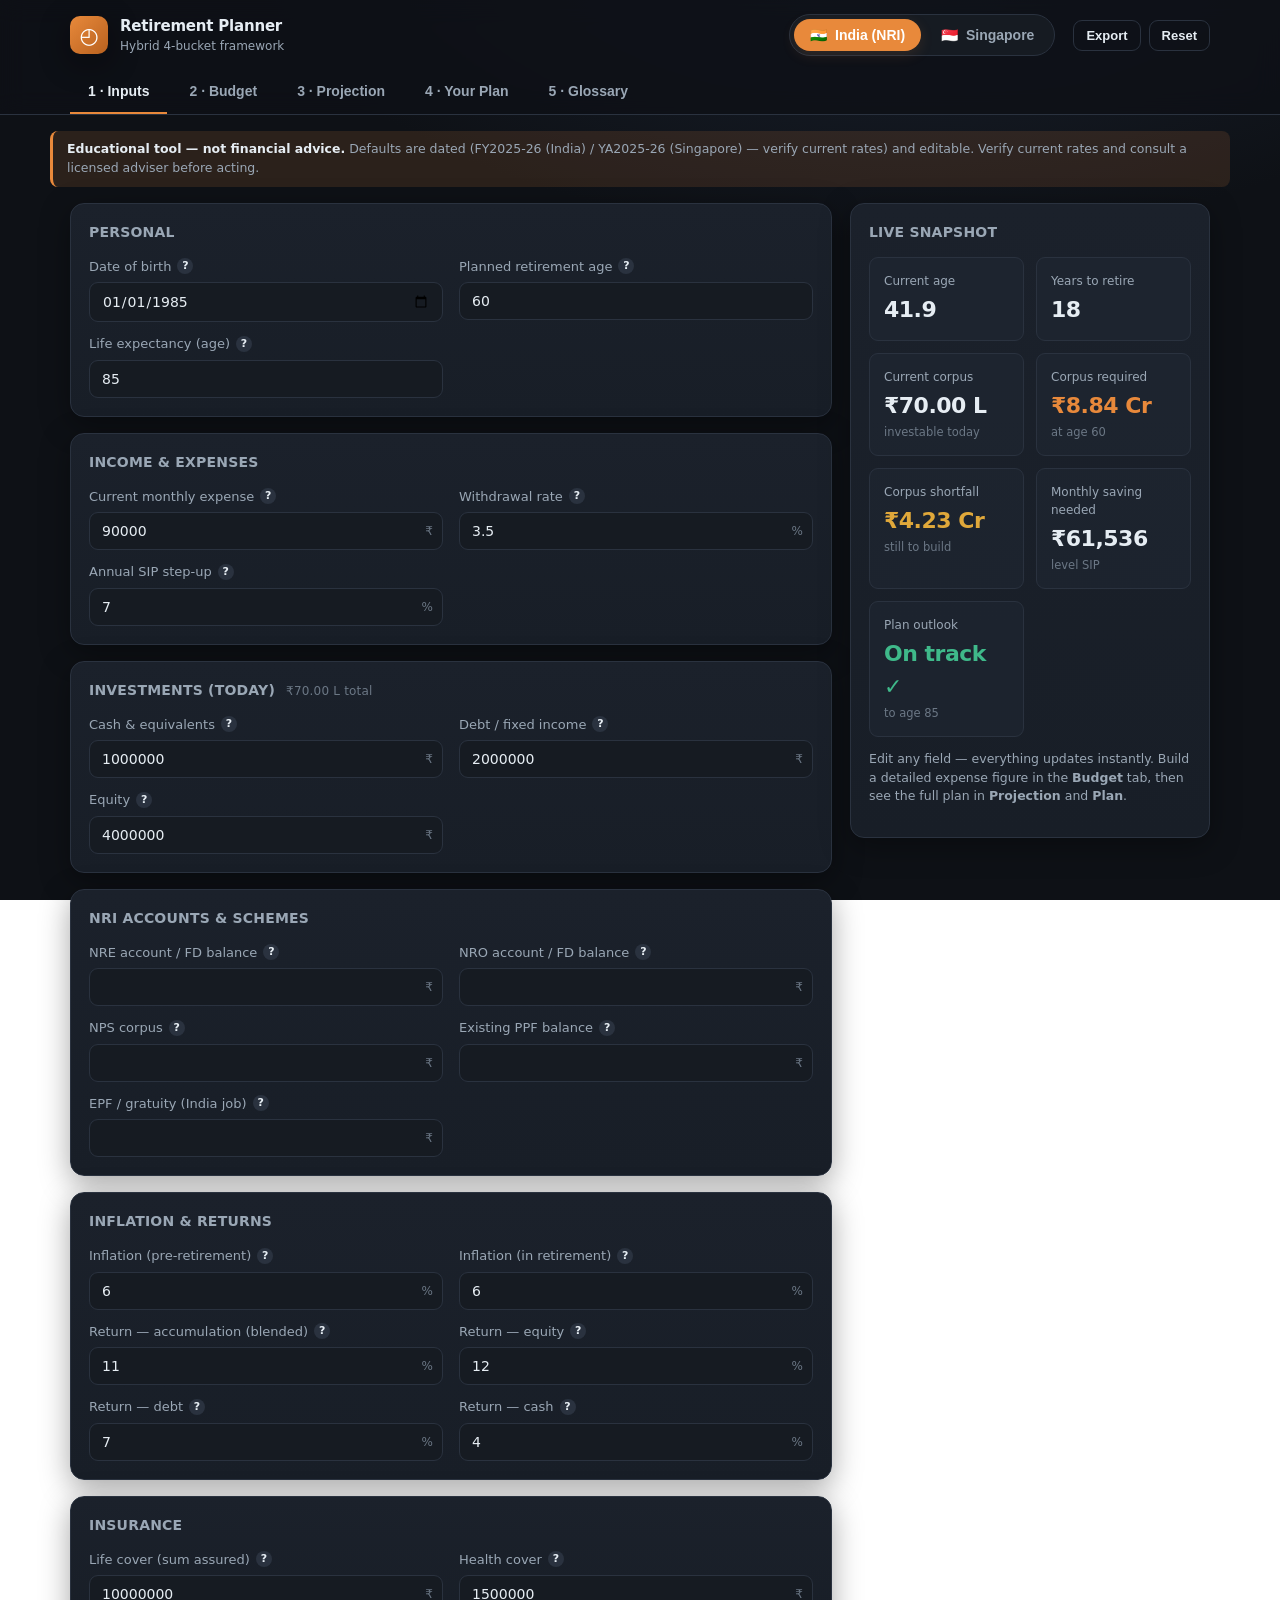
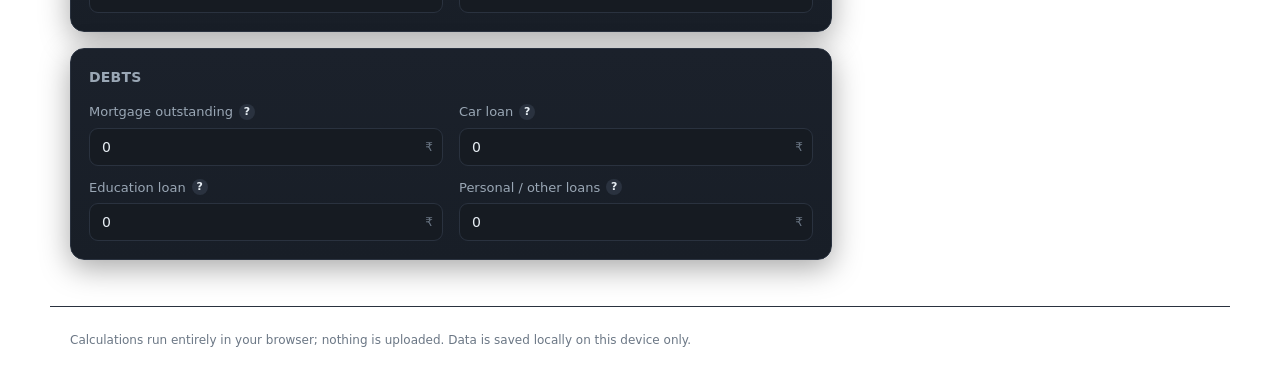
==== index.html @ 9316635a "Retirement Planner — hybrid 4-bucket app for India NRI & Singapore Static, zero-build web app: input" ====
<!DOCTYPE html>
<html lang="en">
<head>
<meta charset="utf-8">
<meta name="viewport" content="width=device-width, initial-scale=1">
<title>Retirement Planner · Hybrid 4-Bucket (India NRI & Singapore)</title>
<link rel="stylesheet" href="css/styles.css?v=1">
</head>
<body data-region="india">

<header class="app-header">
  <div class="wrap header-inner">
    <div class="brand">
      <div class="logo">◴</div>
      <div>
        <div class="brand-title">Retirement Planner</div>
        <div class="brand-sub">Hybrid 4-bucket framework</div>
      </div>
    </div>

    <div class="region-switch" role="tablist" aria-label="Residency">
      <button class="region-btn" data-region-btn="india"><span class="flag">🇮🇳</span> India (NRI)</button>
      <button class="region-btn" data-region-btn="singapore"><span class="flag">🇸🇬</span> Singapore</button>
    </div>

    <div class="header-actions">
      <button class="btn ghost sm" data-action="export">Export</button>
      <button class="btn ghost sm" data-action="reset">Reset</button>
    </div>
  </div>

  <nav class="tabs wrap" aria-label="Sections">
    <button class="tab-btn" data-tab-btn="inputs">1 · Inputs</button>
    <button class="tab-btn" data-tab-btn="budget">2 · Budget</button>
    <button class="tab-btn" data-tab-btn="projection">3 · Projection</button>
    <button class="tab-btn" data-tab-btn="plan">4 · Your Plan</button>
    <button class="tab-btn" data-tab-btn="glossary">5 · Glossary</button>
  </nav>
</header>

<div class="disclaimer wrap">
  <strong>Educational tool — not financial advice.</strong>
  Defaults are dated (<span id="asof"></span>) and editable. Verify current rates and consult a licensed adviser before acting.
</div>

<main class="wrap">
  <div id="print-title" class="print-only"></div>
  <div id="tab-content"></div>
</main>

<footer class="app-footer wrap">
  <p>Calculations run entirely in your browser; nothing is uploaded. Data is saved locally on this device only.</p>
</footer>

<!-- Scripts: load order matters (plain scripts, no bundler).
     The ?v= query busts browser caches — bump it whenever you change any asset. -->
<script src="js/constants.js?v=1"></script>
<script src="js/format.js?v=1"></script>
<script src="js/calc/corpus.js?v=1"></script>
<script src="js/calc/cpflife.js?v=1"></script>
<script src="js/calc/tax.js?v=1"></script>
<script src="js/calc/buckets.js?v=1"></script>
<script src="js/calc/drawdown.js?v=1"></script>
<script src="js/calc/risk.js?v=1"></script>
<script src="js/state.js?v=1"></script>
<script src="js/ui/helpers.js?v=1"></script>
<script src="js/ui/charts.js?v=1"></script>
<script src="js/ui/inputs.js?v=1"></script>
<script src="js/ui/budget.js?v=1"></script>
<script src="js/ui/projection.js?v=1"></script>
<script src="js/ui/plan.js?v=1"></script>
<script src="js/ui/glossary.js?v=1"></script>
<script src="js/app.js?v=1"></script>
</body>
</html>
---- css/styles.css ----
/* =============================================================================
 * styles.css — Design system for the Retirement Planner.
 * Modern, elegant, responsive. Region accent shifts (India saffron / SG teal).
 * ========================================================================== */

:root {
  --bg: #0e1116;
  --bg-soft: #161b22;
  --card: #1b212b;
  --card-2: #20283480;
  --line: #2a323f;
  --text: #e6edf3;
  --muted: #9aa7b5;
  --muted-2: #6b7785;

  --accent: #e8893b;          /* India saffron (default) */
  --accent-soft: #e8893b22;
  --good: #3fb98a;
  --warn: #e0a83a;
  --bad: #e5604d;

  --liq: #5bc8d6;             /* bucket colours */
  --inc: #6f8ef2;
  --grw: #b07cf0;
  --leg: #e8893b;

  --radius: 14px;
  --radius-sm: 9px;
  --shadow: 0 8px 30px rgba(0,0,0,.35);
  --maxw: 1180px;
  --font: -apple-system, BlinkMacSystemFont, "Segoe UI", Roboto, Inter, system-ui, sans-serif;
}

body[data-region="singapore"] {
  --accent: #2fb6b0;          /* Singapore teal */
  --accent-soft: #2fb6b022;
  --leg: #2fb6b0;
}

* { box-sizing: border-box; }
html, body { margin: 0; }
body {
  font-family: var(--font);
  background: radial-gradient(1200px 600px at 70% -10%, #1a2230 0%, var(--bg) 55%) fixed;
  color: var(--text);
  font-size: 15px;
  line-height: 1.5;
  -webkit-font-smoothing: antialiased;
}
.wrap { max-width: var(--maxw); margin: 0 auto; padding: 0 20px; }

/* ---- Header ---- */
.app-header {
  position: sticky; top: 0; z-index: 30;
  background: rgba(14,17,22,.82);
  backdrop-filter: blur(12px);
  border-bottom: 1px solid var(--line);
}
.header-inner { display: flex; align-items: center; gap: 18px; padding: 14px 20px; }
.brand { display: flex; align-items: center; gap: 12px; }
.logo {
  width: 38px; height: 38px; border-radius: 10px;
  display: grid; place-items: center; font-size: 22px;
  background: linear-gradient(135deg, var(--accent), #b9621f);
  color: #fff; box-shadow: var(--shadow);
}
.brand-title { font-weight: 700; letter-spacing: -.2px; }
.brand-sub { font-size: 12px; color: var(--muted); }

.region-switch { display: flex; gap: 4px; margin-left: auto; background: var(--bg-soft); padding: 4px; border-radius: 999px; border: 1px solid var(--line); }
.region-btn {
  border: 0; background: transparent; color: var(--muted);
  padding: 8px 16px; border-radius: 999px; cursor: pointer; font-size: 14px; font-weight: 600;
  transition: .18s; white-space: nowrap;
}
.region-btn .flag { margin-right: 4px; }
.region-btn.active { background: var(--accent); color: #fff; box-shadow: 0 4px 14px var(--accent-soft); }
.header-actions { display: flex; gap: 8px; }

.tabs { display: flex; gap: 4px; padding-bottom: 0; overflow-x: auto; }
.tab-btn {
  border: 0; background: transparent; color: var(--muted);
  padding: 13px 18px; cursor: pointer; font-weight: 600; font-size: 14px;
  border-bottom: 2.5px solid transparent; white-space: nowrap; transition: .15s;
}
.tab-btn:hover { color: var(--text); }
.tab-btn.active { color: var(--text); border-bottom-color: var(--accent); }

/* ---- Disclaimer ---- */
.disclaimer {
  font-size: 12.5px; color: var(--muted);
  border-left: 3px solid var(--accent); background: var(--accent-soft);
  padding: 9px 14px; border-radius: 8px; margin: 16px auto; max-width: var(--maxw);
}
.disclaimer strong { color: var(--text); }

main { padding-bottom: 60px; }

/* ---- Layout ---- */
.two-col { display: grid; grid-template-columns: 1fr 360px; gap: 18px; align-items: start; }
.col-side .sticky { position: sticky; top: 120px; }
@media (max-width: 920px) { .two-col { grid-template-columns: 1fr; } .col-side .sticky { position: static; } }

.card {
  background: linear-gradient(180deg, var(--card), #181e27);
  border: 1px solid var(--line); border-radius: var(--radius);
  padding: 18px; margin-bottom: 16px; box-shadow: var(--shadow);
}
.section-title { margin: 0 0 14px; font-size: 14px; font-weight: 700; letter-spacing: .2px; text-transform: uppercase; color: var(--muted); }
.section-sub { text-transform: none; font-weight: 500; color: var(--muted-2); font-size: 12px; margin-left: 6px; }
.muted { color: var(--muted); }
.small { font-size: 12.5px; }
h2 { margin: 0 0 6px; font-size: 22px; letter-spacing: -.4px; }

/* ---- Fields ---- */
.grid2 { display: grid; grid-template-columns: 1fr 1fr; gap: 12px 16px; }
@media (max-width: 560px) { .grid2 { grid-template-columns: 1fr; } }
.field { display: flex; flex-direction: column; gap: 6px; }
.field.inline { flex-direction: row; align-items: center; gap: 10px; }
.field-label { font-size: 13px; color: var(--muted); display: inline-flex; align-items: center; }
.field-input { position: relative; display: flex; align-items: center; }
.field-input input, select.cell-input, .field select {
  width: 100%; background: var(--bg-soft); border: 1px solid var(--line);
  color: var(--text); padding: 10px 12px; border-radius: var(--radius-sm); font-size: 14px;
  outline: none; transition: .15s; font-family: var(--font);
}
.field select, select { background: var(--bg-soft); border: 1px solid var(--line); color: var(--text); padding: 10px 12px; border-radius: var(--radius-sm); font-size: 14px; }
.field-input input:focus, select:focus { border-color: var(--accent); box-shadow: 0 0 0 3px var(--accent-soft); }
.field-input .suffix { position: absolute; right: 10px; color: var(--muted-2); font-size: 12px; pointer-events: none; }
input[type=number] { -moz-appearance: textfield; }

/* ---- Help bubble ---- */
.help {
  display: inline-grid; place-items: center; width: 16px; height: 16px; margin-left: 6px;
  border-radius: 50%; background: var(--line); color: var(--text);
  font-size: 11px; font-weight: 700; cursor: help; position: relative; user-select: none;
}
.help .help-pop {
  position: absolute; bottom: 140%; left: 50%; transform: translateX(-50%);
  width: 240px; background: #0b0e13; border: 1px solid var(--line); color: var(--text);
  padding: 9px 11px; border-radius: 9px; font-size: 12px; font-weight: 400; line-height: 1.45;
  opacity: 0; visibility: hidden; transition: .15s; z-index: 50; box-shadow: var(--shadow); text-transform: none; letter-spacing: 0;
}
.help:hover .help-pop, .help:focus .help-pop { opacity: 1; visibility: visible; }

/* ---- Stats ---- */
.stat-grid { display: grid; grid-template-columns: repeat(auto-fit, minmax(150px, 1fr)); gap: 12px; }
.stat-grid.hero { margin-bottom: 16px; }
.stat {
  background: var(--card-2); border: 1px solid var(--line); border-radius: var(--radius-sm);
  padding: 14px;
}
.stat-label { font-size: 12px; color: var(--muted); }
.stat-value { font-size: 22px; font-weight: 700; letter-spacing: -.5px; margin-top: 3px; }
.stat-sub { font-size: 11.5px; color: var(--muted-2); margin-top: 2px; }
.stat.accent .stat-value { color: var(--accent); }
.stat.good .stat-value { color: var(--good); }
.stat.bad .stat-value { color: var(--bad); }
.stat.warn .stat-value { color: var(--warn); }

/* ---- Buttons / toggles ---- */
.btn {
  background: var(--accent); color: #fff; border: 0; padding: 10px 16px; border-radius: var(--radius-sm);
  font-weight: 600; cursor: pointer; font-size: 14px; transition: .15s;
}
.btn:hover { filter: brightness(1.08); }
.btn.ghost { background: transparent; border: 1px solid var(--line); color: var(--text); }
.btn.ghost:hover { border-color: var(--accent); }
.btn.sm { padding: 7px 12px; font-size: 13px; }
.row-actions { margin-top: 12px; }
.controls-row { display: flex; gap: 12px; flex-wrap: wrap; align-items: center; }
.print-btn-row, .print-btn-row { margin: 0 0 16px; }

.toggle {
  display: inline-flex; align-items: center; gap: 9px; background: var(--bg-soft);
  border: 1px solid var(--line); color: var(--text); padding: 8px 14px 8px 8px;
  border-radius: 999px; cursor: pointer; font-size: 13px; font-weight: 600; transition: .15s;
}
.toggle-knob { width: 30px; height: 18px; border-radius: 999px; background: var(--line); position: relative; transition: .15s; flex: none; }
.toggle-knob::after { content: ""; position: absolute; top: 2px; left: 2px; width: 14px; height: 14px; border-radius: 50%; background: #fff; transition: .15s; }
.toggle.on { border-color: var(--accent); }
.toggle.on .toggle-knob { background: var(--accent); }
.toggle.on .toggle-knob::after { left: 14px; }

/* ---- Summary right rail ---- */
.summary .stat-grid { grid-template-columns: 1fr 1fr; }

/* ---- Tables / sheets ---- */
.sheet { width: 100%; border-collapse: collapse; font-size: 13.5px; }
.sheet th, .sheet td { padding: 10px 12px; text-align: left; border-bottom: 1px solid var(--line); }
.sheet thead th { color: var(--muted); font-weight: 600; font-size: 12px; text-transform: uppercase; letter-spacing: .3px; }
.sheet tfoot td { border-top: 2px solid var(--line); border-bottom: 0; }
.sheet .num, th.num { text-align: right; font-variant-numeric: tabular-nums; }
.sheet.compact th, .sheet.compact td { padding: 7px 10px; font-size: 12.5px; }
.cell-input { width: 120px; text-align: right; }
.cell-input[data-edited] { border-color: var(--accent); }
.table-scroll { overflow-x: auto; }
.table-head { display: flex; justify-content: space-between; align-items: baseline; gap: 12px; margin-bottom: 10px; flex-wrap: wrap; }
.budget-head { display: flex; justify-content: space-between; align-items: center; gap: 14px; margin-bottom: 14px; flex-wrap: wrap; }
.neg { color: var(--bad); } .pos { color: var(--good); } .warn-t { color: var(--warn); }
.gr.cut { color: var(--bad); font-weight: 600; } .gr.raise { color: var(--good); font-weight: 600; }

/* ---- Method comparison ---- */
.method-cmp { display: grid; grid-template-columns: repeat(3, 1fr); gap: 12px; }
@media (max-width: 700px) { .method-cmp { grid-template-columns: 1fr; } }
.method { background: var(--card-2); border: 1px solid var(--line); border-radius: var(--radius-sm); padding: 14px; }
.method.accent { border-color: var(--accent); }
.m-name { font-size: 12px; color: var(--muted); }
.m-val { font-size: 20px; font-weight: 700; margin: 4px 0 6px; }

/* ---- Charts ---- */
.chart-grid { display: grid; grid-template-columns: 1fr 1fr; gap: 16px; }
@media (max-width: 820px) { .chart-grid { grid-template-columns: 1fr; } }
.chart-wrap { background: linear-gradient(180deg, var(--card), #181e27); border: 1px solid var(--line); border-radius: var(--radius); padding: 16px; margin-bottom: 16px; box-shadow: var(--shadow); }
.chart-title { font-size: 13px; font-weight: 600; color: var(--muted); margin-bottom: 8px; }
.chart { width: 100%; height: auto; display: block; }
.chart .grid { stroke: var(--line); stroke-width: 1; }
.chart .axis-label { fill: var(--muted-2); font-size: 11px; }
.chart .line { fill: none; stroke-width: 2.5; }
.line.c-growth { stroke: var(--grw); } .line.c-target { stroke: var(--muted-2); stroke-dasharray: 5 5; stroke-width: 2; }
.line.c-income { stroke: var(--inc); }
.area.c-liq { fill: var(--liq); opacity: .85; } .area.c-inc { fill: var(--inc); opacity: .8; } .area.c-grw { fill: var(--grw); opacity: .8; }
.legend { display: flex; gap: 16px; flex-wrap: wrap; margin-top: 10px; font-size: 12px; color: var(--muted); }
.leg { display: inline-flex; align-items: center; gap: 6px; }
.leg i { width: 11px; height: 11px; border-radius: 3px; display: inline-block; background: var(--muted); }
.leg.c-growth i, .leg.c-grw i { background: var(--grw); } .leg.c-target i { background: var(--muted-2); }
.leg.c-income i, .leg.c-inc i { background: var(--inc); } .leg.c-liq i { background: var(--liq); }

/* ---- Allocation bar ---- */
.alloc-block { margin-top: 18px; }
.alloc-title { font-size: 13px; color: var(--muted); margin-bottom: 10px; }
.alloc-bar { display: flex; height: 34px; border-radius: 8px; overflow: hidden; border: 1px solid var(--line); }
.alloc-seg.c-liq { background: var(--liq); } .alloc-seg.c-inc { background: var(--inc); } .alloc-seg.c-grw { background: var(--grw); }
.alloc-legend { display: flex; gap: 18px; flex-wrap: wrap; margin-top: 10px; font-size: 12.5px; color: var(--muted); }

/* ---- Bucket cards ---- */
.bucket-cards { display: grid; grid-template-columns: repeat(4, 1fr); gap: 12px; margin-top: 16px; }
@media (max-width: 820px) { .bucket-cards { grid-template-columns: 1fr 1fr; } }
@media (max-width: 480px) { .bucket-cards { grid-template-columns: 1fr; } }
.bucket-card { background: var(--card-2); border: 1px solid var(--line); border-radius: var(--radius-sm); padding: 14px; position: relative; overflow: hidden; }
.bucket-card::before { content: ""; position: absolute; top: 0; left: 0; right: 0; height: 3px; }
.bucket-card.b1::before { background: var(--liq); } .bucket-card.b2::before { background: var(--inc); }
.bucket-card.b3::before { background: var(--grw); } .bucket-card.b4::before { background: var(--leg); }
.bk-num { font-size: 12px; color: var(--muted-2); font-weight: 700; }
.bk-name { font-size: 16px; font-weight: 700; margin: 2px 0 4px; }
.bk-tag { font-size: 12.5px; color: var(--accent); margin-bottom: 8px; }
.bk-purpose { font-size: 12.5px; }

.bucket-detail .bd-head { display: flex; justify-content: space-between; align-items: baseline; gap: 12px; flex-wrap: wrap; margin-bottom: 10px; }
.bd-target { font-size: 13px; color: var(--muted); }
.protect-grid { display: grid; grid-template-columns: 1fr 1fr; gap: 12px; margin-bottom: 14px; }
@media (max-width: 560px) { .protect-grid { grid-template-columns: 1fr; } }

/* ---- Bullets / checklist ---- */
.bullets { margin: 0; padding-left: 18px; }
.bullets li { margin: 7px 0; }
.checklist { margin: 0; padding-left: 22px; }
.checklist li { margin: 9px 0; }

/* ---- Risks ---- */
.risks { display: grid; gap: 12px; }
.risk { border: 1px solid var(--line); border-left-width: 4px; border-radius: var(--radius-sm); padding: 13px 15px; background: var(--card-2); }
.risk.high { border-left-color: var(--bad); } .risk.med { border-left-color: var(--warn); }
.risk.low { border-left-color: var(--inc); } .risk.ok { border-left-color: var(--good); }
.risk-top { display: flex; align-items: center; gap: 10px; margin-bottom: 5px; }
.risk-badge { font-size: 11px; font-weight: 700; padding: 2px 8px; border-radius: 999px; background: var(--line); text-transform: uppercase; letter-spacing: .3px; }
.risk.high .risk-badge { background: var(--bad); color: #fff; } .risk.med .risk-badge { background: var(--warn); color: #1a1a1a; }
.risk.low .risk-badge { background: var(--inc); color: #fff; } .risk.ok .risk-badge { background: var(--good); color: #04261a; }
.risk-msg { font-size: 13.5px; }
.risk-fix { font-size: 13px; color: var(--muted); margin-top: 6px; }
.risk-fix span { color: var(--accent); font-weight: 600; }

/* ---- CPF LIFE elements ---- */
.cpf-payout-line { grid-column: 1 / -1; margin-top: 4px; font-size: 13.5px; background: var(--accent-soft); border: 1px solid var(--line); border-radius: var(--radius-sm); padding: 10px 12px; }
.sheet .income-row td { color: var(--good); }
.sheet .income-row .cell-input.income { border-color: var(--good); color: var(--good); }
.sheet .income-head td { color: var(--muted); font-size: 11.5px; text-transform: uppercase; letter-spacing: .3px; padding-top: 14px; border-bottom: 0; }
.sheet .net-row td { border-top: 1px dashed var(--line); }
.cpf-banner { border: 1px solid var(--accent); }

/* ---- Glossary ---- */
.gl-intro h2 { letter-spacing: -.5px; margin-bottom: 6px; }
.gl-search {
  width: 100%; margin-top: 12px; background: var(--bg-soft); border: 1px solid var(--line);
  color: var(--text); padding: 12px 14px; border-radius: var(--radius-sm); font-size: 15px; font-family: var(--font); outline: none;
}
.gl-search:focus { border-color: var(--accent); box-shadow: 0 0 0 3px var(--accent-soft); }
.gl-grid { display: grid; grid-template-columns: 1fr 1fr; gap: 12px; }
@media (max-width: 700px) { .gl-grid { grid-template-columns: 1fr; } }
.gl-term { background: var(--card-2); border: 1px solid var(--line); border-radius: var(--radius-sm); padding: 13px 15px; display: flex; flex-direction: column; }
.gl-term-name { font-weight: 700; font-size: 14.5px; margin-bottom: 4px; }
.gl-term-def { font-size: 13px; color: var(--muted); line-height: 1.5; flex: 1; }
.gl-link { margin-top: 9px; font-size: 12px; color: var(--accent); text-decoration: none; font-weight: 600; align-self: flex-start; }
.gl-link:hover { text-decoration: underline; }
.gl-src { color: var(--muted-2); font-weight: 500; }
.gl-foot { margin: 4px 4px 30px; }

.plan-intro h2 { letter-spacing: -.5px; }
.note p { margin: 0; }
.app-footer { color: var(--muted-2); font-size: 12px; padding: 24px 20px; border-top: 1px solid var(--line); margin-top: 30px; }
.app-footer p { margin: 0; }

/* ---- Print ---- */
.print-only { display: none; }
@media print {
  body { background: #fff; color: #111; }
  .app-header, .disclaimer, .app-footer, .controls-row, .header-actions, .print-btn-row, .col-side, .toggle, [data-action="print"] { display: none !important; }
  .two-col { grid-template-columns: 1fr; }
  .card, .chart-wrap { box-shadow: none; border-color: #ccc; break-inside: avoid; }
  .print-only { display: block; font-size: 18px; font-weight: 700; margin-bottom: 14px; }
  .chart-grid { grid-template-columns: 1fr 1fr; }
}
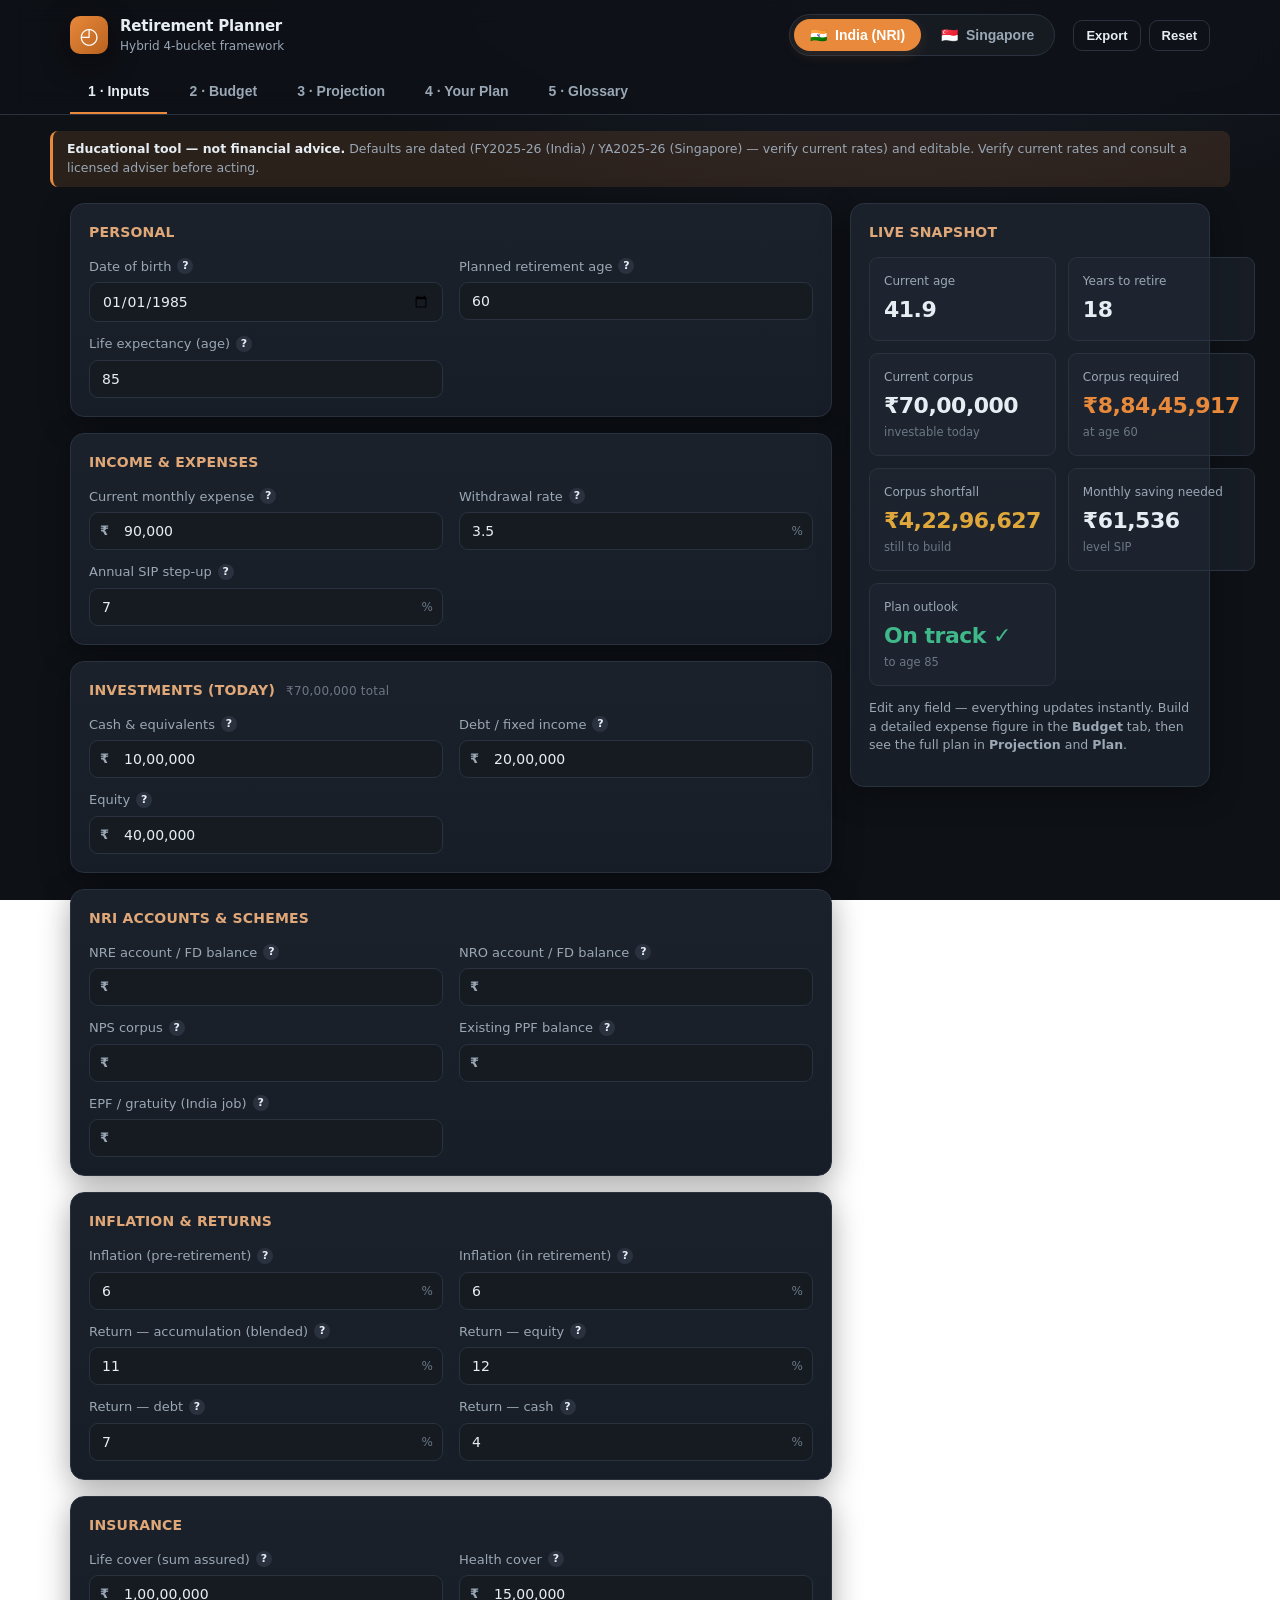
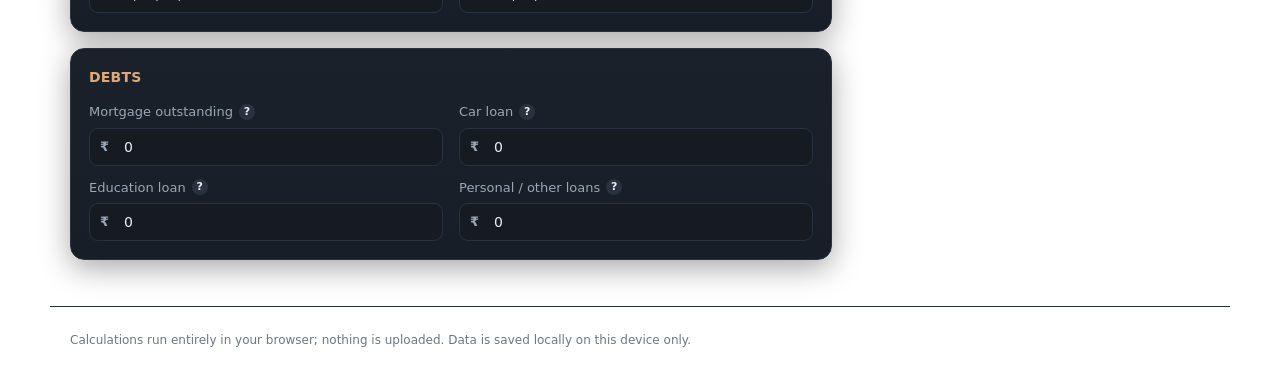
==== commit 35d584d1: "Formatting: mild theme-colored section headings; comma+symbol-prefixed amounts; % on percentage figu" ====
--- a/index.html
+++ b/index.html
@@ -4,7 +4,7 @@
 <meta charset="utf-8">
 <meta name="viewport" content="width=device-width, initial-scale=1">
 <title>Retirement Planner · Hybrid 4-Bucket (India NRI & Singapore)</title>
-<link rel="stylesheet" href="css/styles.css?v=1">
+<link rel="stylesheet" href="css/styles.css?v=2">
 </head>
 <body data-region="india">
 
@@ -54,22 +54,22 @@
 
 <!-- Scripts: load order matters (plain scripts, no bundler).
      The ?v= query busts browser caches — bump it whenever you change any asset. -->
-<script src="js/constants.js?v=1"></script>
-<script src="js/format.js?v=1"></script>
-<script src="js/calc/corpus.js?v=1"></script>
-<script src="js/calc/cpflife.js?v=1"></script>
-<script src="js/calc/tax.js?v=1"></script>
-<script src="js/calc/buckets.js?v=1"></script>
-<script src="js/calc/drawdown.js?v=1"></script>
-<script src="js/calc/risk.js?v=1"></script>
-<script src="js/state.js?v=1"></script>
-<script src="js/ui/helpers.js?v=1"></script>
-<script src="js/ui/charts.js?v=1"></script>
-<script src="js/ui/inputs.js?v=1"></script>
-<script src="js/ui/budget.js?v=1"></script>
-<script src="js/ui/projection.js?v=1"></script>
-<script src="js/ui/plan.js?v=1"></script>
-<script src="js/ui/glossary.js?v=1"></script>
-<script src="js/app.js?v=1"></script>
+<script src="js/constants.js?v=2"></script>
+<script src="js/format.js?v=2"></script>
+<script src="js/calc/corpus.js?v=2"></script>
+<script src="js/calc/cpflife.js?v=2"></script>
+<script src="js/calc/tax.js?v=2"></script>
+<script src="js/calc/buckets.js?v=2"></script>
+<script src="js/calc/drawdown.js?v=2"></script>
+<script src="js/calc/risk.js?v=2"></script>
+<script src="js/state.js?v=2"></script>
+<script src="js/ui/helpers.js?v=2"></script>
+<script src="js/ui/charts.js?v=2"></script>
+<script src="js/ui/inputs.js?v=2"></script>
+<script src="js/ui/budget.js?v=2"></script>
+<script src="js/ui/projection.js?v=2"></script>
+<script src="js/ui/plan.js?v=2"></script>
+<script src="js/ui/glossary.js?v=2"></script>
+<script src="js/app.js?v=2"></script>
 </body>
 </html>
--- a/css/styles.css
+++ b/css/styles.css
@@ -15,6 +15,7 @@
 
   --accent: #e8893b;          /* India saffron (default) */
   --accent-soft: #e8893b22;
+  --heading: #e0a878;         /* mild saffron — section headings (India) */
   --good: #3fb98a;
   --warn: #e0a83a;
   --bad: #e5604d;
@@ -34,6 +35,7 @@
 body[data-region="singapore"] {
   --accent: #2fb6b0;          /* Singapore teal */
   --accent-soft: #2fb6b022;
+  --heading: #74c8c2;         /* mild teal — section headings (Singapore) */
   --leg: #2fb6b0;
 }
 
@@ -106,7 +108,7 @@
   border: 1px solid var(--line); border-radius: var(--radius);
   padding: 18px; margin-bottom: 16px; box-shadow: var(--shadow);
 }
-.section-title { margin: 0 0 14px; font-size: 14px; font-weight: 700; letter-spacing: .2px; text-transform: uppercase; color: var(--muted); }
+.section-title { margin: 0 0 14px; font-size: 14px; font-weight: 700; letter-spacing: .2px; text-transform: uppercase; color: var(--heading); }
 .section-sub { text-transform: none; font-weight: 500; color: var(--muted-2); font-size: 12px; margin-left: 6px; }
 .muted { color: var(--muted); }
 .small { font-size: 12.5px; }
@@ -127,6 +129,8 @@
 .field select, select { background: var(--bg-soft); border: 1px solid var(--line); color: var(--text); padding: 10px 12px; border-radius: var(--radius-sm); font-size: 14px; }
 .field-input input:focus, select:focus { border-color: var(--accent); box-shadow: 0 0 0 3px var(--accent-soft); }
 .field-input .suffix { position: absolute; right: 10px; color: var(--muted-2); font-size: 12px; pointer-events: none; }
+.field-input .prefix { position: absolute; left: 11px; color: var(--muted); font-size: 13px; font-weight: 600; pointer-events: none; }
+.field-input.has-prefix input { padding-left: 34px; }
 input[type=number] { -moz-appearance: textfield; }
 
 /* ---- Help bubble ---- */
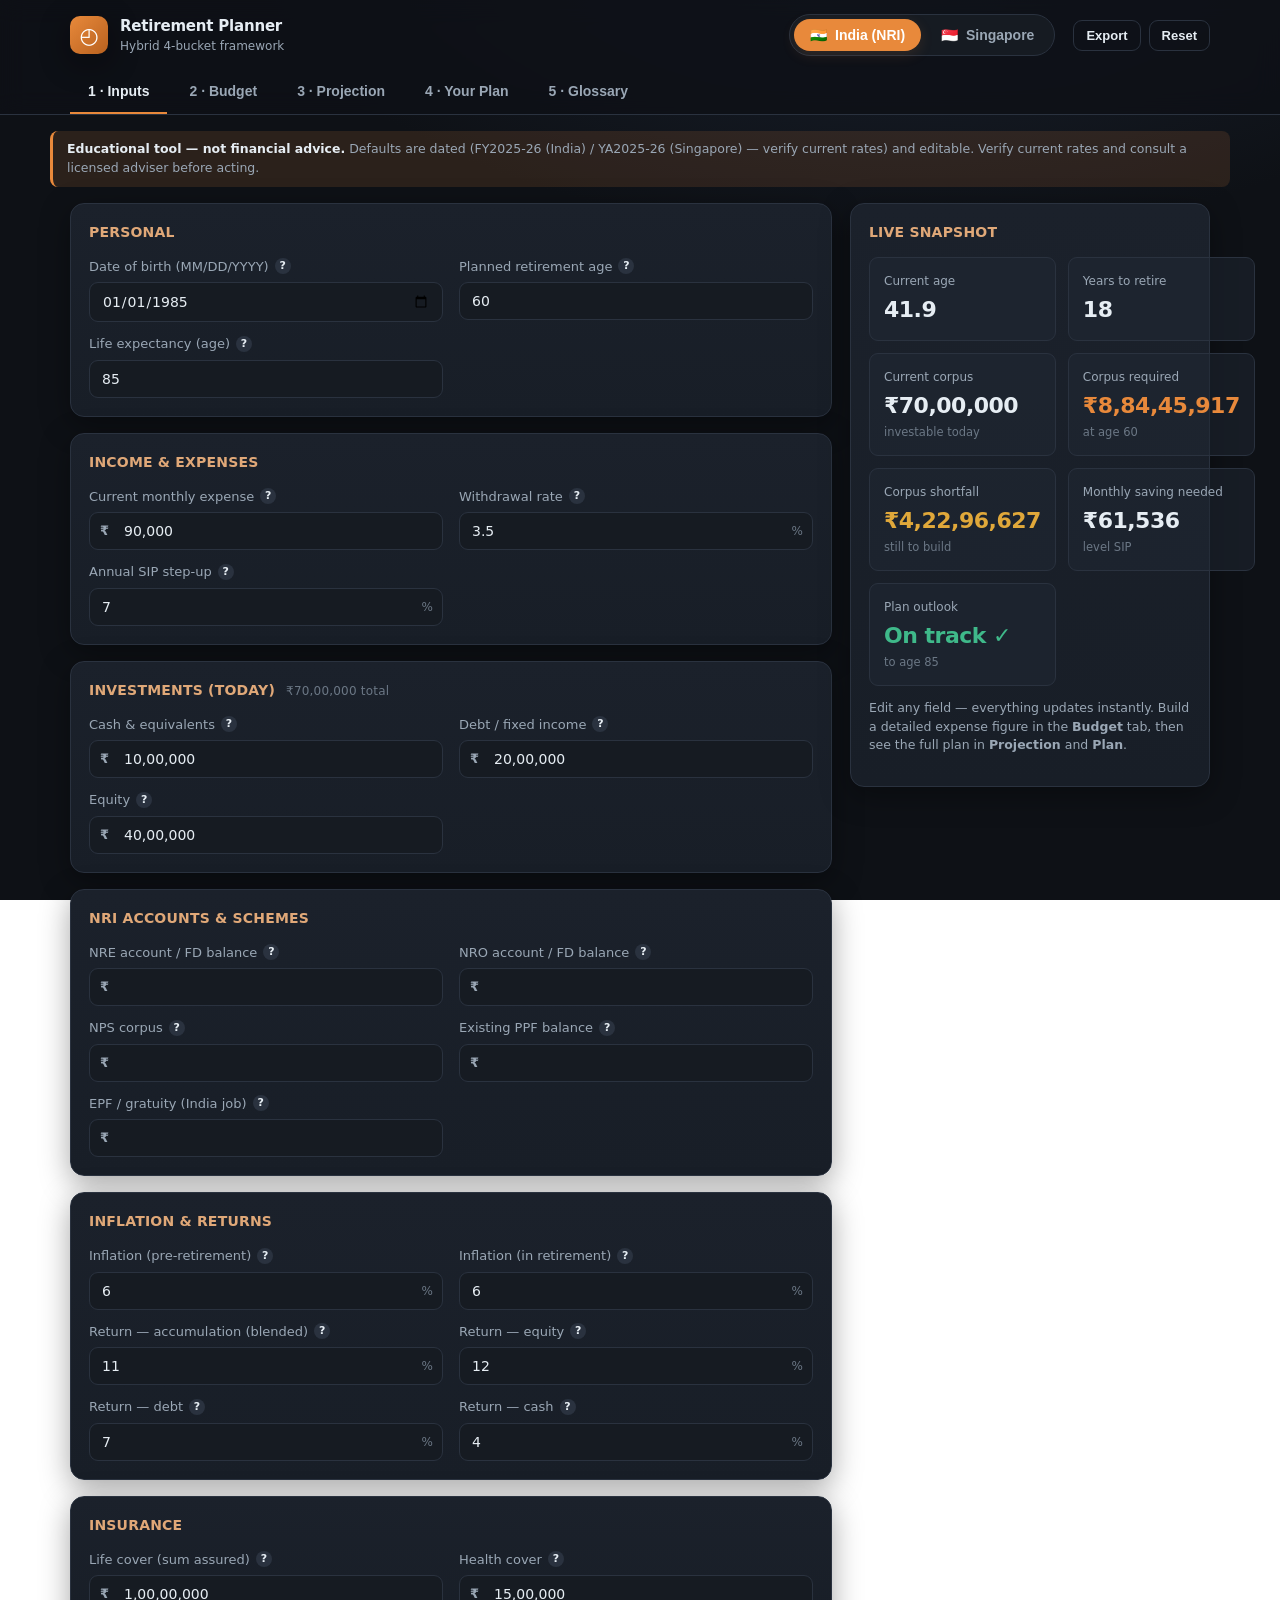
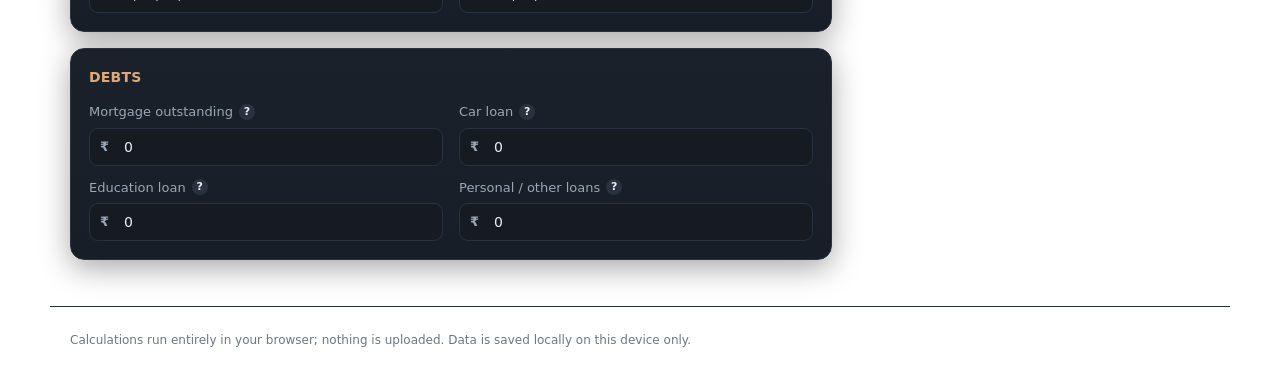
==== commit b50cdf39: "Plan: show corpus amount in allocation heading; Inputs: show locale date format on DOB - 'Suggested " ====
--- a/index.html
+++ b/index.html
@@ -4,7 +4,7 @@
 <meta charset="utf-8">
 <meta name="viewport" content="width=device-width, initial-scale=1">
 <title>Retirement Planner · Hybrid 4-Bucket (India NRI & Singapore)</title>
-<link rel="stylesheet" href="css/styles.css?v=2">
+<link rel="stylesheet" href="css/styles.css?v=3">
 </head>
 <body data-region="india">
 
@@ -54,22 +54,22 @@
 
 <!-- Scripts: load order matters (plain scripts, no bundler).
      The ?v= query busts browser caches — bump it whenever you change any asset. -->
-<script src="js/constants.js?v=2"></script>
-<script src="js/format.js?v=2"></script>
-<script src="js/calc/corpus.js?v=2"></script>
-<script src="js/calc/cpflife.js?v=2"></script>
-<script src="js/calc/tax.js?v=2"></script>
-<script src="js/calc/buckets.js?v=2"></script>
-<script src="js/calc/drawdown.js?v=2"></script>
-<script src="js/calc/risk.js?v=2"></script>
-<script src="js/state.js?v=2"></script>
-<script src="js/ui/helpers.js?v=2"></script>
-<script src="js/ui/charts.js?v=2"></script>
-<script src="js/ui/inputs.js?v=2"></script>
-<script src="js/ui/budget.js?v=2"></script>
-<script src="js/ui/projection.js?v=2"></script>
-<script src="js/ui/plan.js?v=2"></script>
-<script src="js/ui/glossary.js?v=2"></script>
-<script src="js/app.js?v=2"></script>
+<script src="js/constants.js?v=3"></script>
+<script src="js/format.js?v=3"></script>
+<script src="js/calc/corpus.js?v=3"></script>
+<script src="js/calc/cpflife.js?v=3"></script>
+<script src="js/calc/tax.js?v=3"></script>
+<script src="js/calc/buckets.js?v=3"></script>
+<script src="js/calc/drawdown.js?v=3"></script>
+<script src="js/calc/risk.js?v=3"></script>
+<script src="js/state.js?v=3"></script>
+<script src="js/ui/helpers.js?v=3"></script>
+<script src="js/ui/charts.js?v=3"></script>
+<script src="js/ui/inputs.js?v=3"></script>
+<script src="js/ui/budget.js?v=3"></script>
+<script src="js/ui/projection.js?v=3"></script>
+<script src="js/ui/plan.js?v=3"></script>
+<script src="js/ui/glossary.js?v=3"></script>
+<script src="js/app.js?v=3"></script>
 </body>
 </html>
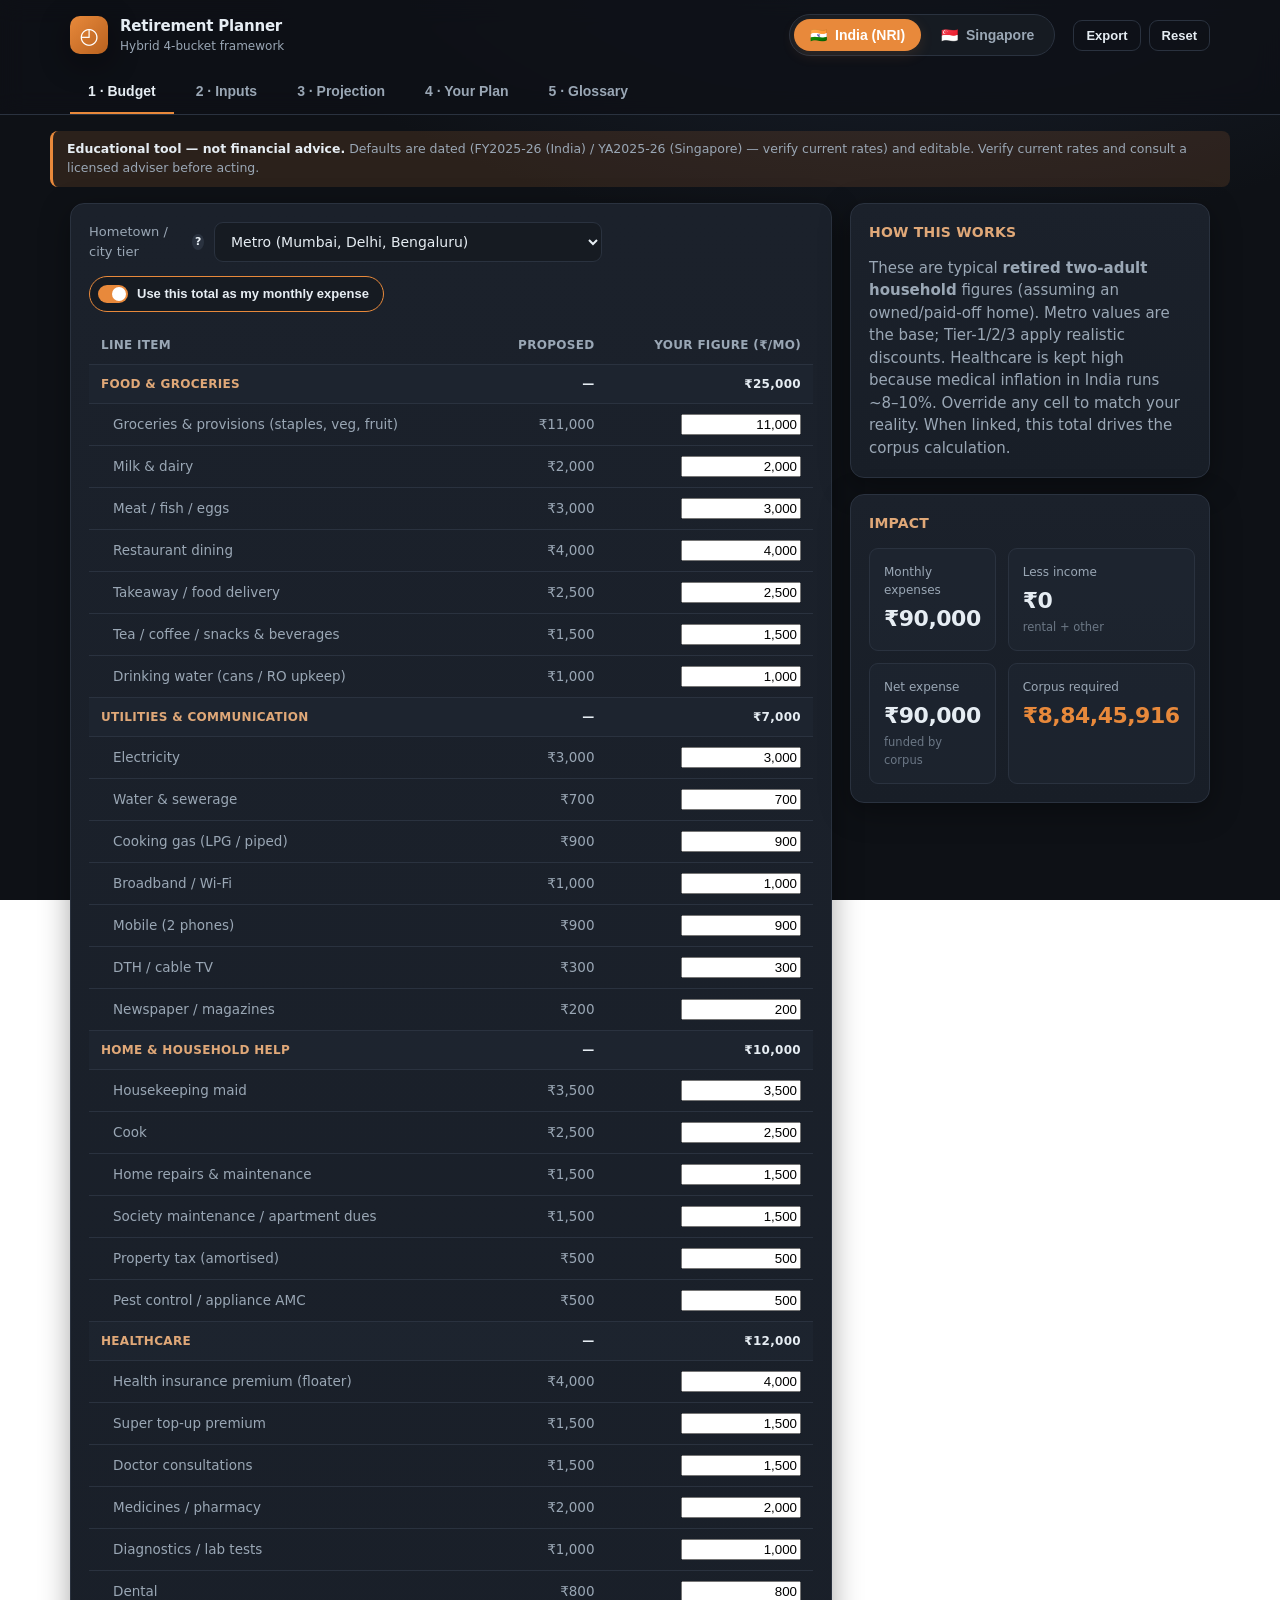
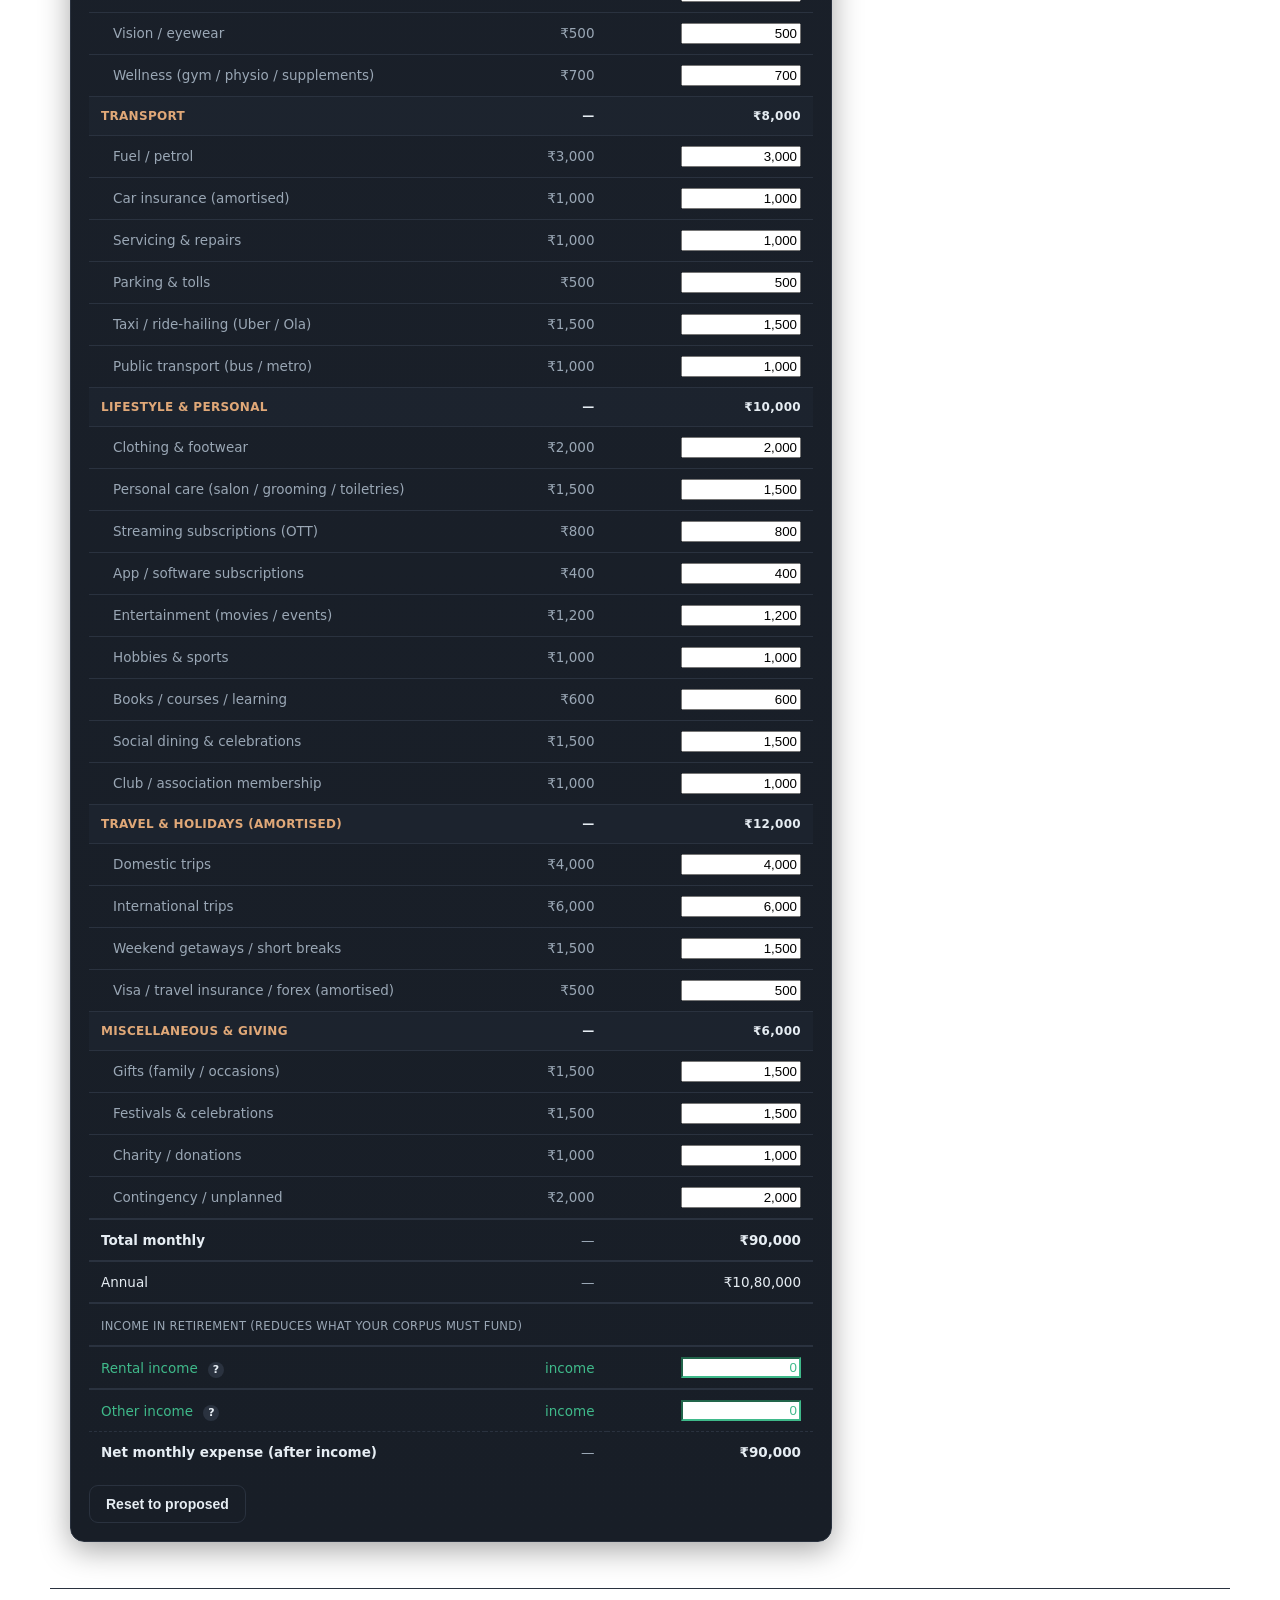
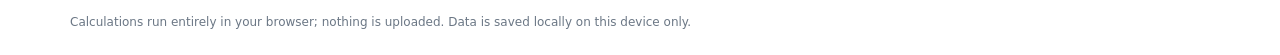
==== commit d7c9e78a: "Budget: detailed grouped line items; make Budget the first tab - Each category is now split into edi" ====
--- a/index.html
+++ b/index.html
@@ -4,7 +4,7 @@
 <meta charset="utf-8">
 <meta name="viewport" content="width=device-width, initial-scale=1">
 <title>Retirement Planner · Hybrid 4-Bucket (India NRI & Singapore)</title>
-<link rel="stylesheet" href="css/styles.css?v=3">
+<link rel="stylesheet" href="css/styles.css?v=4">
 </head>
 <body data-region="india">
 
@@ -30,8 +30,8 @@
   </div>
 
   <nav class="tabs wrap" aria-label="Sections">
-    <button class="tab-btn" data-tab-btn="inputs">1 · Inputs</button>
-    <button class="tab-btn" data-tab-btn="budget">2 · Budget</button>
+    <button class="tab-btn" data-tab-btn="budget">1 · Budget</button>
+    <button class="tab-btn" data-tab-btn="inputs">2 · Inputs</button>
     <button class="tab-btn" data-tab-btn="projection">3 · Projection</button>
     <button class="tab-btn" data-tab-btn="plan">4 · Your Plan</button>
     <button class="tab-btn" data-tab-btn="glossary">5 · Glossary</button>
@@ -54,22 +54,22 @@
 
 <!-- Scripts: load order matters (plain scripts, no bundler).
      The ?v= query busts browser caches — bump it whenever you change any asset. -->
-<script src="js/constants.js?v=3"></script>
-<script src="js/format.js?v=3"></script>
-<script src="js/calc/corpus.js?v=3"></script>
-<script src="js/calc/cpflife.js?v=3"></script>
-<script src="js/calc/tax.js?v=3"></script>
-<script src="js/calc/buckets.js?v=3"></script>
-<script src="js/calc/drawdown.js?v=3"></script>
-<script src="js/calc/risk.js?v=3"></script>
-<script src="js/state.js?v=3"></script>
-<script src="js/ui/helpers.js?v=3"></script>
-<script src="js/ui/charts.js?v=3"></script>
-<script src="js/ui/inputs.js?v=3"></script>
-<script src="js/ui/budget.js?v=3"></script>
-<script src="js/ui/projection.js?v=3"></script>
-<script src="js/ui/plan.js?v=3"></script>
-<script src="js/ui/glossary.js?v=3"></script>
-<script src="js/app.js?v=3"></script>
+<script src="js/constants.js?v=4"></script>
+<script src="js/format.js?v=4"></script>
+<script src="js/calc/corpus.js?v=4"></script>
+<script src="js/calc/cpflife.js?v=4"></script>
+<script src="js/calc/tax.js?v=4"></script>
+<script src="js/calc/buckets.js?v=4"></script>
+<script src="js/calc/drawdown.js?v=4"></script>
+<script src="js/calc/risk.js?v=4"></script>
+<script src="js/state.js?v=4"></script>
+<script src="js/ui/helpers.js?v=4"></script>
+<script src="js/ui/charts.js?v=4"></script>
+<script src="js/ui/inputs.js?v=4"></script>
+<script src="js/ui/budget.js?v=4"></script>
+<script src="js/ui/projection.js?v=4"></script>
+<script src="js/ui/plan.js?v=4"></script>
+<script src="js/ui/glossary.js?v=4"></script>
+<script src="js/app.js?v=4"></script>
 </body>
 </html>
--- a/css/styles.css
+++ b/css/styles.css
@@ -279,6 +279,9 @@
 .sheet .income-row td { color: var(--good); }
 .sheet .income-row .cell-input.income { border-color: var(--good); color: var(--good); }
 .sheet .income-head td { color: var(--muted); font-size: 11.5px; text-transform: uppercase; letter-spacing: .3px; padding-top: 14px; border-bottom: 0; }
+.sheet .budget-group-head td { background: var(--card-2); color: var(--heading); font-weight: 700; font-size: 12px; text-transform: uppercase; letter-spacing: .3px; border-top: 1px solid var(--line); }
+.sheet .budget-group-head td.num { color: var(--text); }
+.sheet td.budget-item { padding-left: 24px; color: var(--muted); }
 .sheet .net-row td { border-top: 1px dashed var(--line); }
 .cpf-banner { border: 1px solid var(--accent); }
 
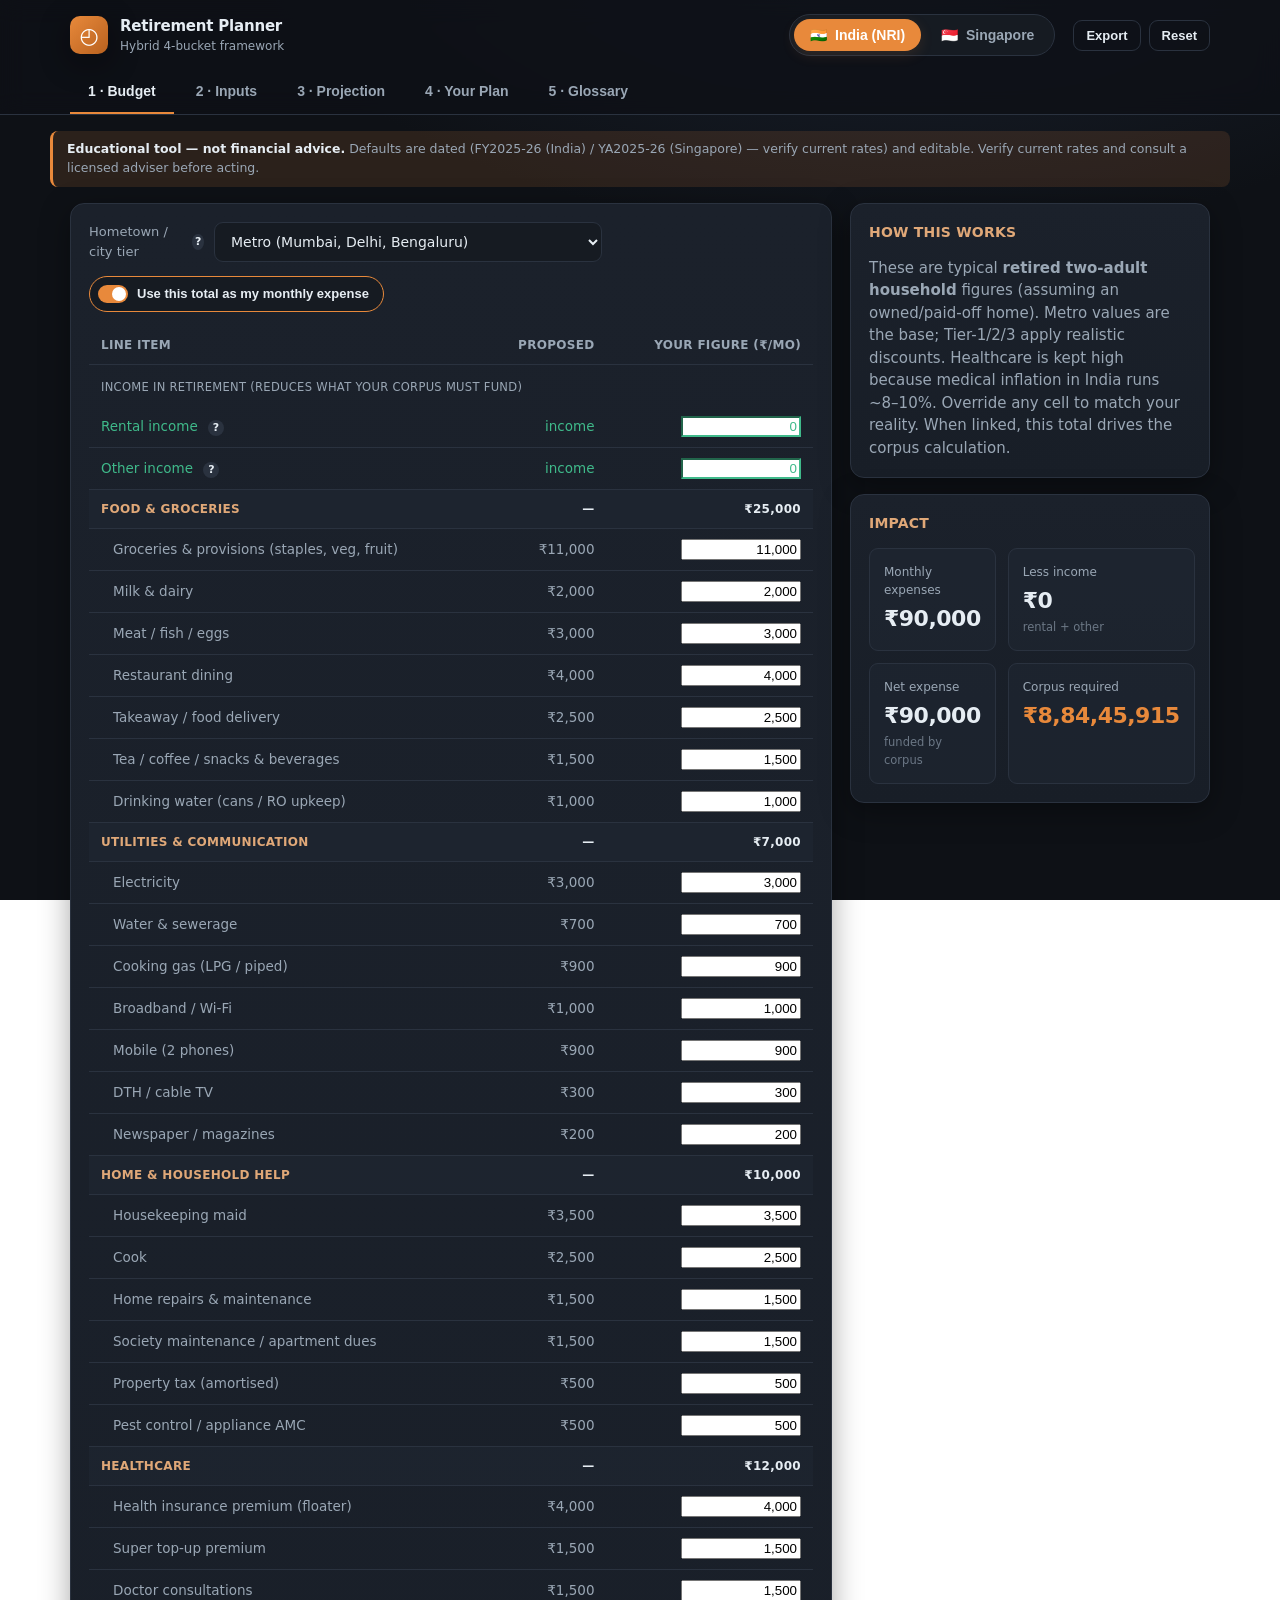
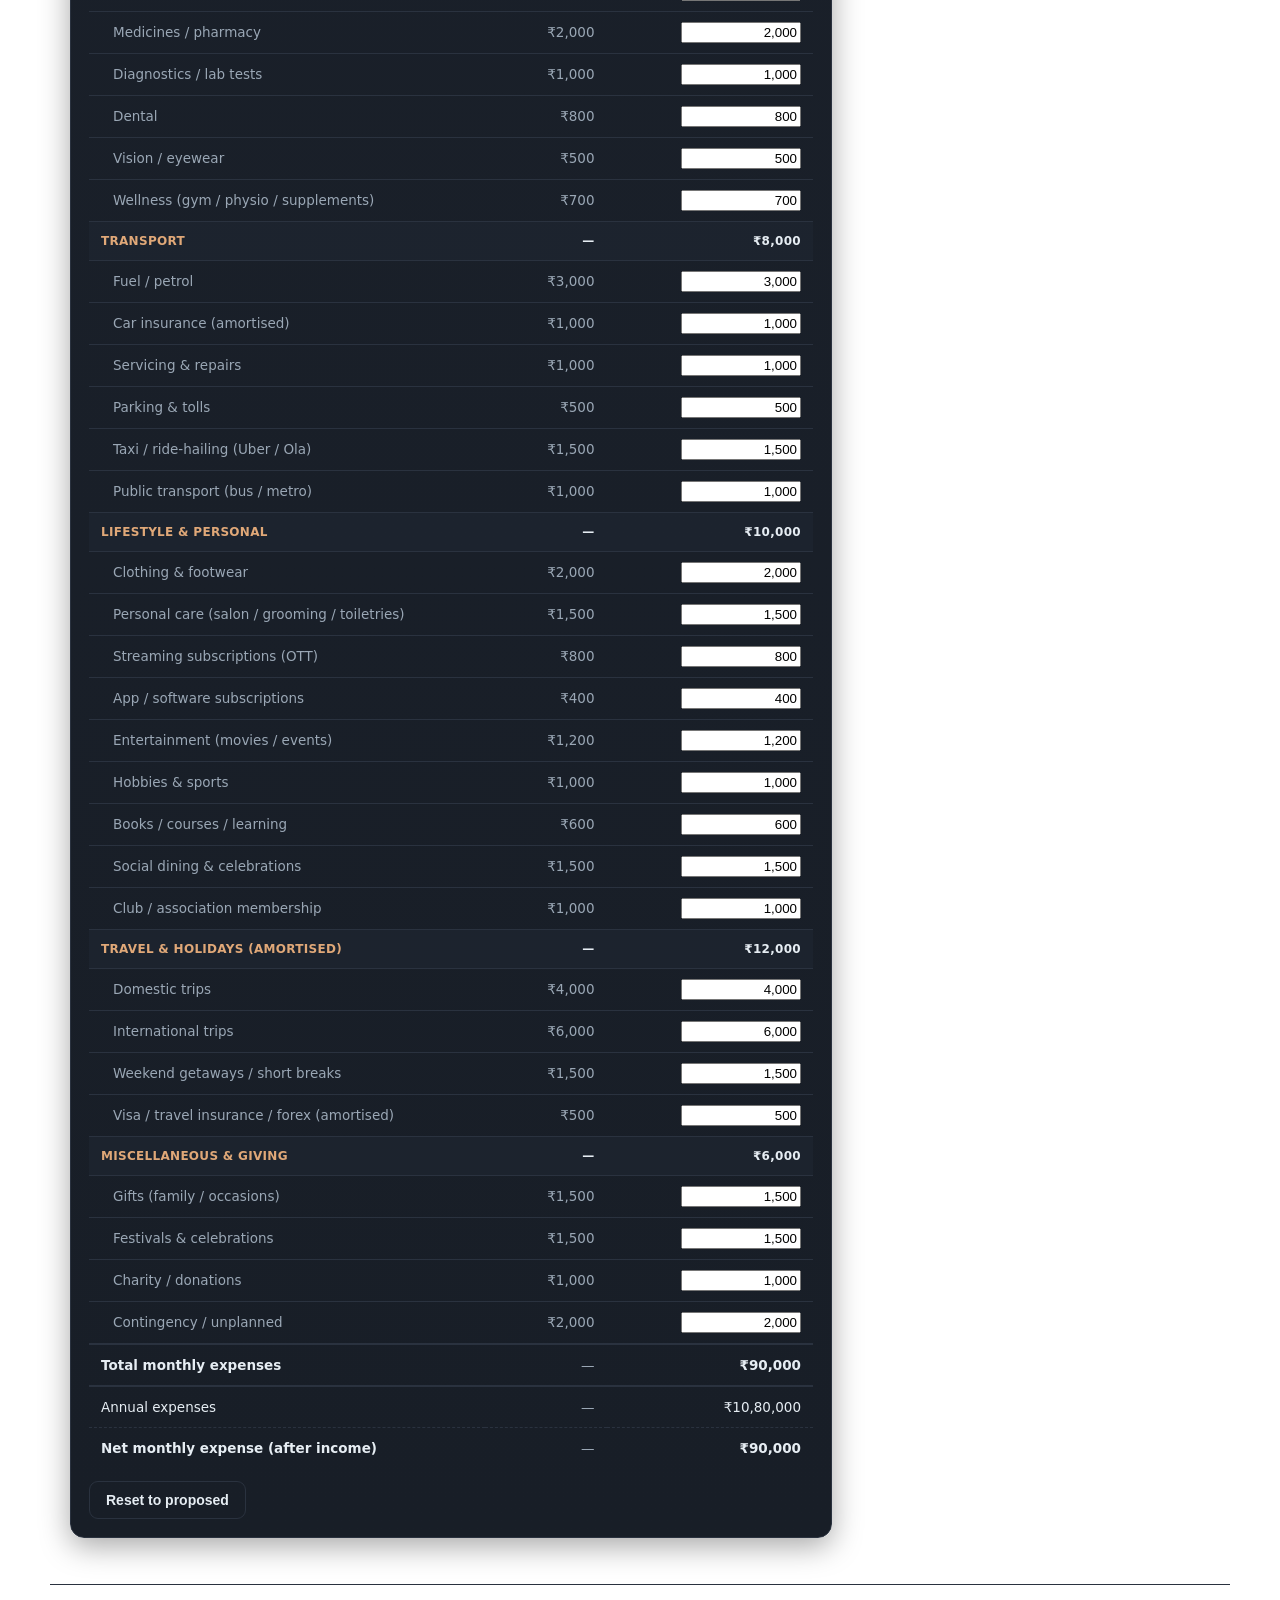
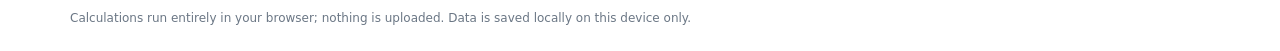
==== commit 75fab282: "Budget: move 'Income in retirement' entry to the top of the table - Rental/other income header + inp" ====
--- a/index.html
+++ b/index.html
@@ -4,7 +4,7 @@
 <meta charset="utf-8">
 <meta name="viewport" content="width=device-width, initial-scale=1">
 <title>Retirement Planner · Hybrid 4-Bucket (India NRI & Singapore)</title>
-<link rel="stylesheet" href="css/styles.css?v=4">
+<link rel="stylesheet" href="css/styles.css?v=5">
 </head>
 <body data-region="india">
 
@@ -54,22 +54,22 @@
 
 <!-- Scripts: load order matters (plain scripts, no bundler).
      The ?v= query busts browser caches — bump it whenever you change any asset. -->
-<script src="js/constants.js?v=4"></script>
-<script src="js/format.js?v=4"></script>
-<script src="js/calc/corpus.js?v=4"></script>
-<script src="js/calc/cpflife.js?v=4"></script>
-<script src="js/calc/tax.js?v=4"></script>
-<script src="js/calc/buckets.js?v=4"></script>
-<script src="js/calc/drawdown.js?v=4"></script>
-<script src="js/calc/risk.js?v=4"></script>
-<script src="js/state.js?v=4"></script>
-<script src="js/ui/helpers.js?v=4"></script>
-<script src="js/ui/charts.js?v=4"></script>
-<script src="js/ui/inputs.js?v=4"></script>
-<script src="js/ui/budget.js?v=4"></script>
-<script src="js/ui/projection.js?v=4"></script>
-<script src="js/ui/plan.js?v=4"></script>
-<script src="js/ui/glossary.js?v=4"></script>
-<script src="js/app.js?v=4"></script>
+<script src="js/constants.js?v=5"></script>
+<script src="js/format.js?v=5"></script>
+<script src="js/calc/corpus.js?v=5"></script>
+<script src="js/calc/cpflife.js?v=5"></script>
+<script src="js/calc/tax.js?v=5"></script>
+<script src="js/calc/buckets.js?v=5"></script>
+<script src="js/calc/drawdown.js?v=5"></script>
+<script src="js/calc/risk.js?v=5"></script>
+<script src="js/state.js?v=5"></script>
+<script src="js/ui/helpers.js?v=5"></script>
+<script src="js/ui/charts.js?v=5"></script>
+<script src="js/ui/inputs.js?v=5"></script>
+<script src="js/ui/budget.js?v=5"></script>
+<script src="js/ui/projection.js?v=5"></script>
+<script src="js/ui/plan.js?v=5"></script>
+<script src="js/ui/glossary.js?v=5"></script>
+<script src="js/app.js?v=5"></script>
 </body>
 </html>
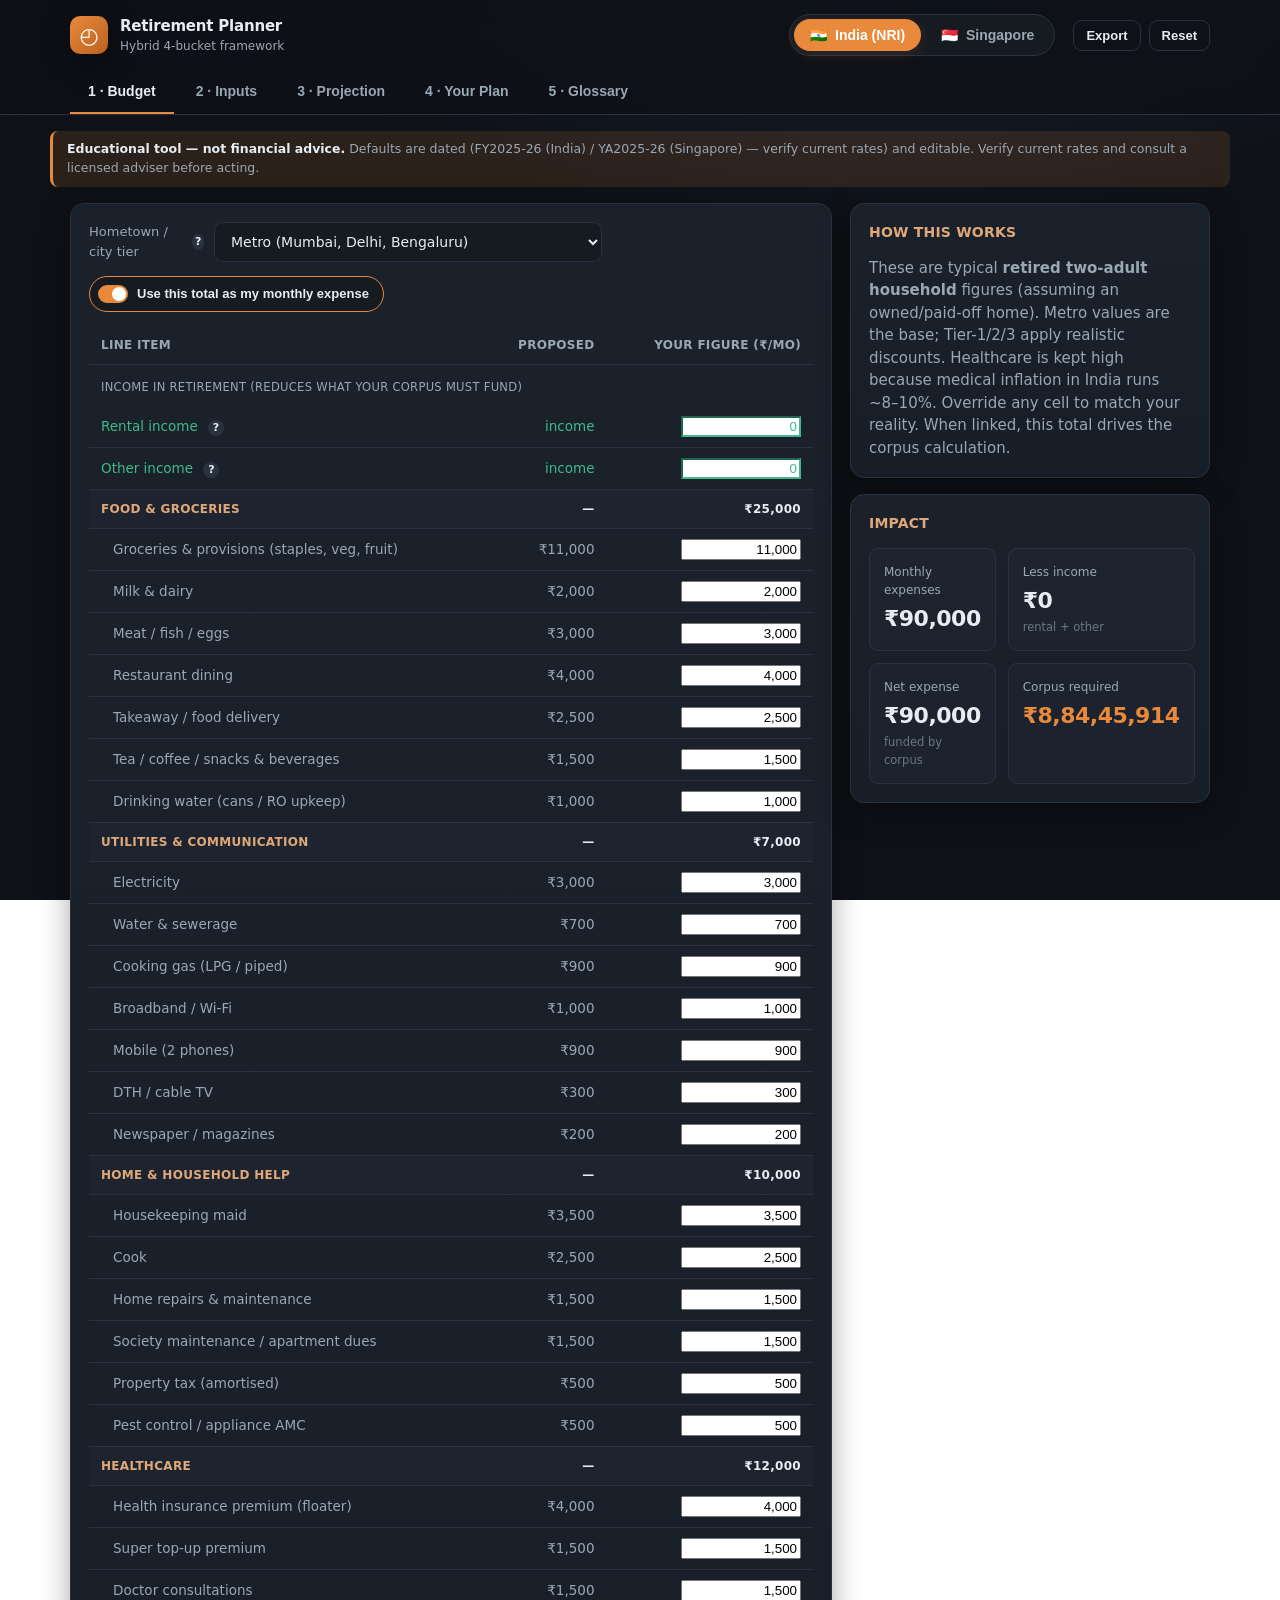
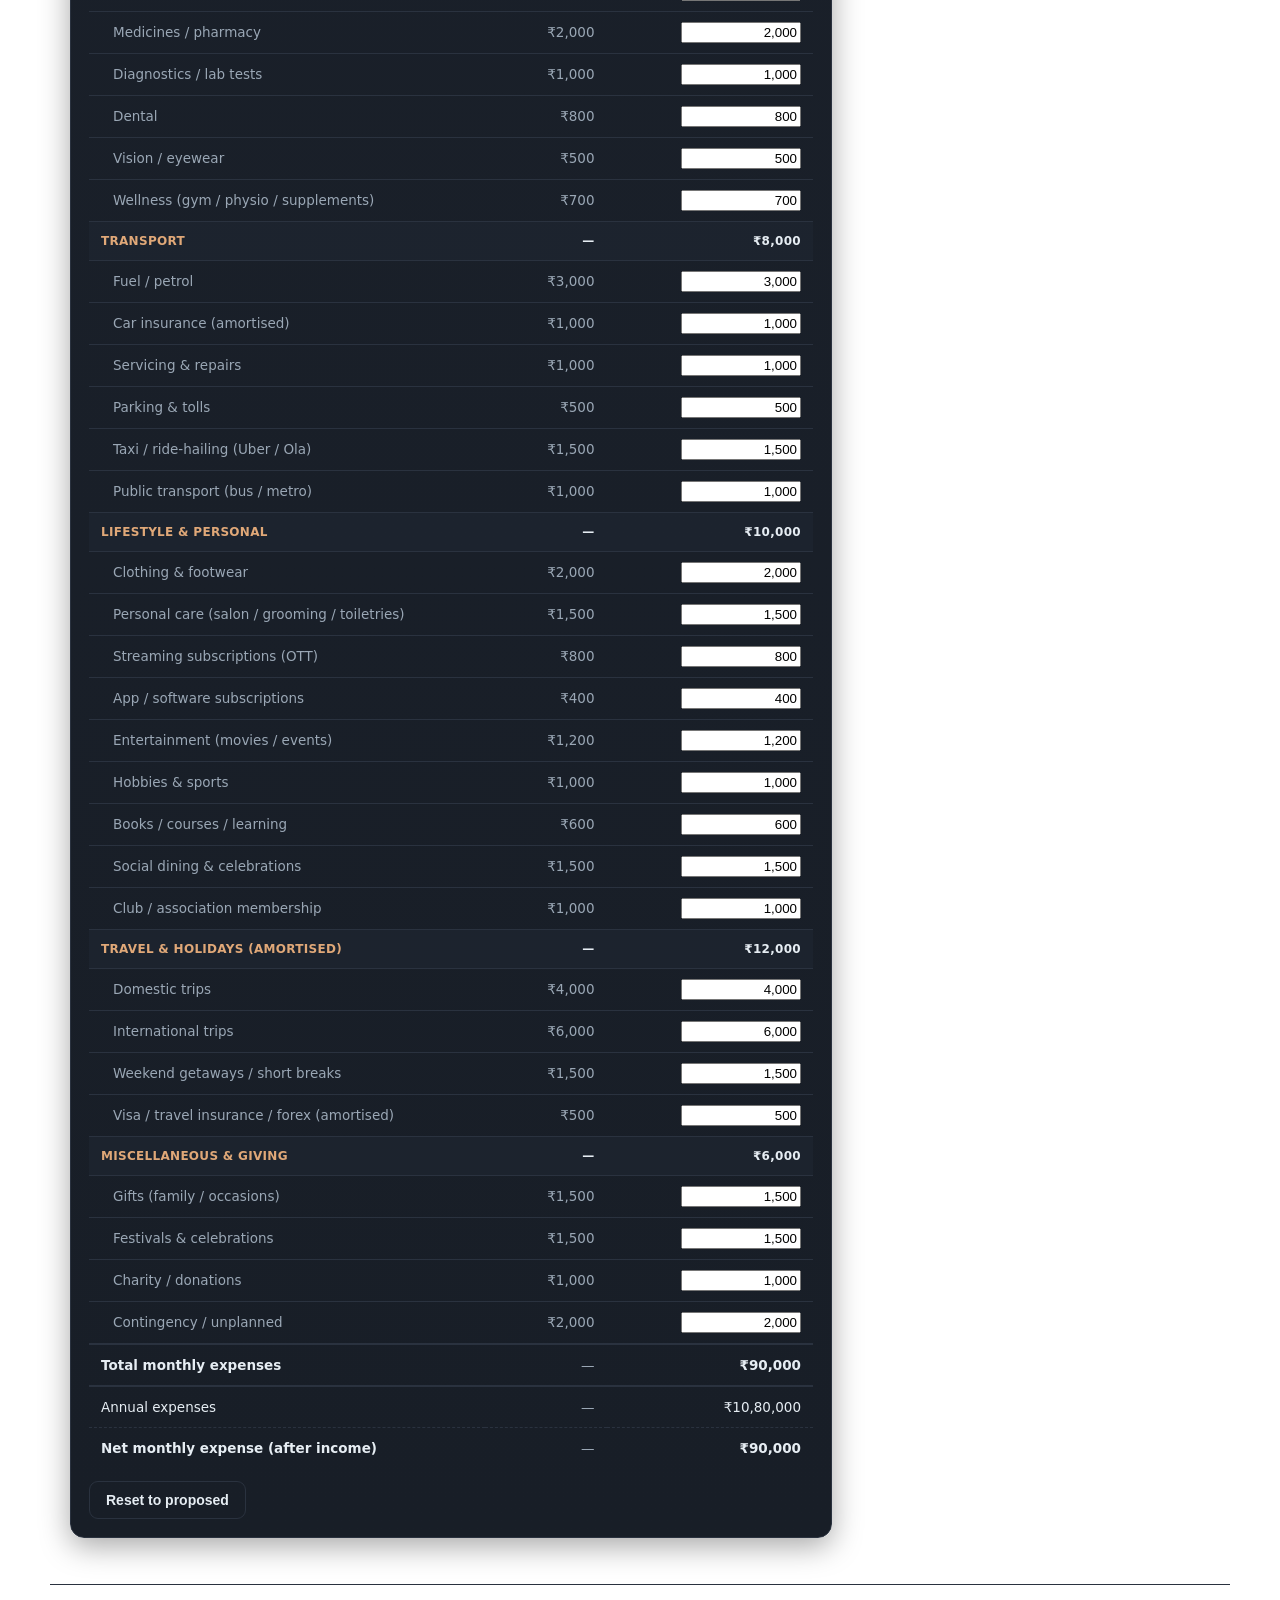
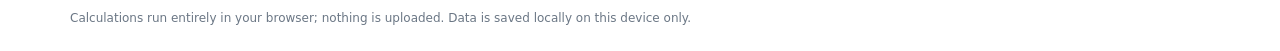
==== commit d2c4c63e: "Projection: explain Tax column in the box; remove redundant table caption - Explainer box (now 'How " ====
--- a/index.html
+++ b/index.html
@@ -4,7 +4,7 @@
 <meta charset="utf-8">
 <meta name="viewport" content="width=device-width, initial-scale=1">
 <title>Retirement Planner · Hybrid 4-Bucket (India NRI & Singapore)</title>
-<link rel="stylesheet" href="css/styles.css?v=5">
+<link rel="stylesheet" href="css/styles.css?v=7">
 </head>
 <body data-region="india">
 
@@ -54,22 +54,22 @@
 
 <!-- Scripts: load order matters (plain scripts, no bundler).
      The ?v= query busts browser caches — bump it whenever you change any asset. -->
-<script src="js/constants.js?v=5"></script>
-<script src="js/format.js?v=5"></script>
-<script src="js/calc/corpus.js?v=5"></script>
-<script src="js/calc/cpflife.js?v=5"></script>
-<script src="js/calc/tax.js?v=5"></script>
-<script src="js/calc/buckets.js?v=5"></script>
-<script src="js/calc/drawdown.js?v=5"></script>
-<script src="js/calc/risk.js?v=5"></script>
-<script src="js/state.js?v=5"></script>
-<script src="js/ui/helpers.js?v=5"></script>
-<script src="js/ui/charts.js?v=5"></script>
-<script src="js/ui/inputs.js?v=5"></script>
-<script src="js/ui/budget.js?v=5"></script>
-<script src="js/ui/projection.js?v=5"></script>
-<script src="js/ui/plan.js?v=5"></script>
-<script src="js/ui/glossary.js?v=5"></script>
-<script src="js/app.js?v=5"></script>
+<script src="js/constants.js?v=7"></script>
+<script src="js/format.js?v=7"></script>
+<script src="js/calc/corpus.js?v=7"></script>
+<script src="js/calc/cpflife.js?v=7"></script>
+<script src="js/calc/tax.js?v=7"></script>
+<script src="js/calc/buckets.js?v=7"></script>
+<script src="js/calc/drawdown.js?v=7"></script>
+<script src="js/calc/risk.js?v=7"></script>
+<script src="js/state.js?v=7"></script>
+<script src="js/ui/helpers.js?v=7"></script>
+<script src="js/ui/charts.js?v=7"></script>
+<script src="js/ui/inputs.js?v=7"></script>
+<script src="js/ui/budget.js?v=7"></script>
+<script src="js/ui/projection.js?v=7"></script>
+<script src="js/ui/plan.js?v=7"></script>
+<script src="js/ui/glossary.js?v=7"></script>
+<script src="js/app.js?v=7"></script>
 </body>
 </html>
--- a/css/styles.css
+++ b/css/styles.css
@@ -302,6 +302,15 @@
 .gl-src { color: var(--muted-2); font-weight: 500; }
 .gl-foot { margin: 4px 4px 30px; }
 
+/* ---- Guardrail explainer box ---- */
+.guard-box .bullets { margin: 6px 0; }
+.ascii-box {
+  font-family: ui-monospace, "SF Mono", Menlo, Consolas, "Courier New", monospace;
+  font-size: 12px; line-height: 1.45; color: var(--text);
+  background: var(--bg-soft); border: 1px solid var(--line); border-radius: var(--radius-sm);
+  padding: 12px 14px; margin: 12px 0; overflow-x: auto; white-space: pre;
+}
+
 .plan-intro h2 { letter-spacing: -.5px; }
 .note p { margin: 0; }
 .app-footer { color: var(--muted-2); font-size: 12px; padding: 24px 20px; border-top: 1px solid var(--line); margin-top: 30px; }
